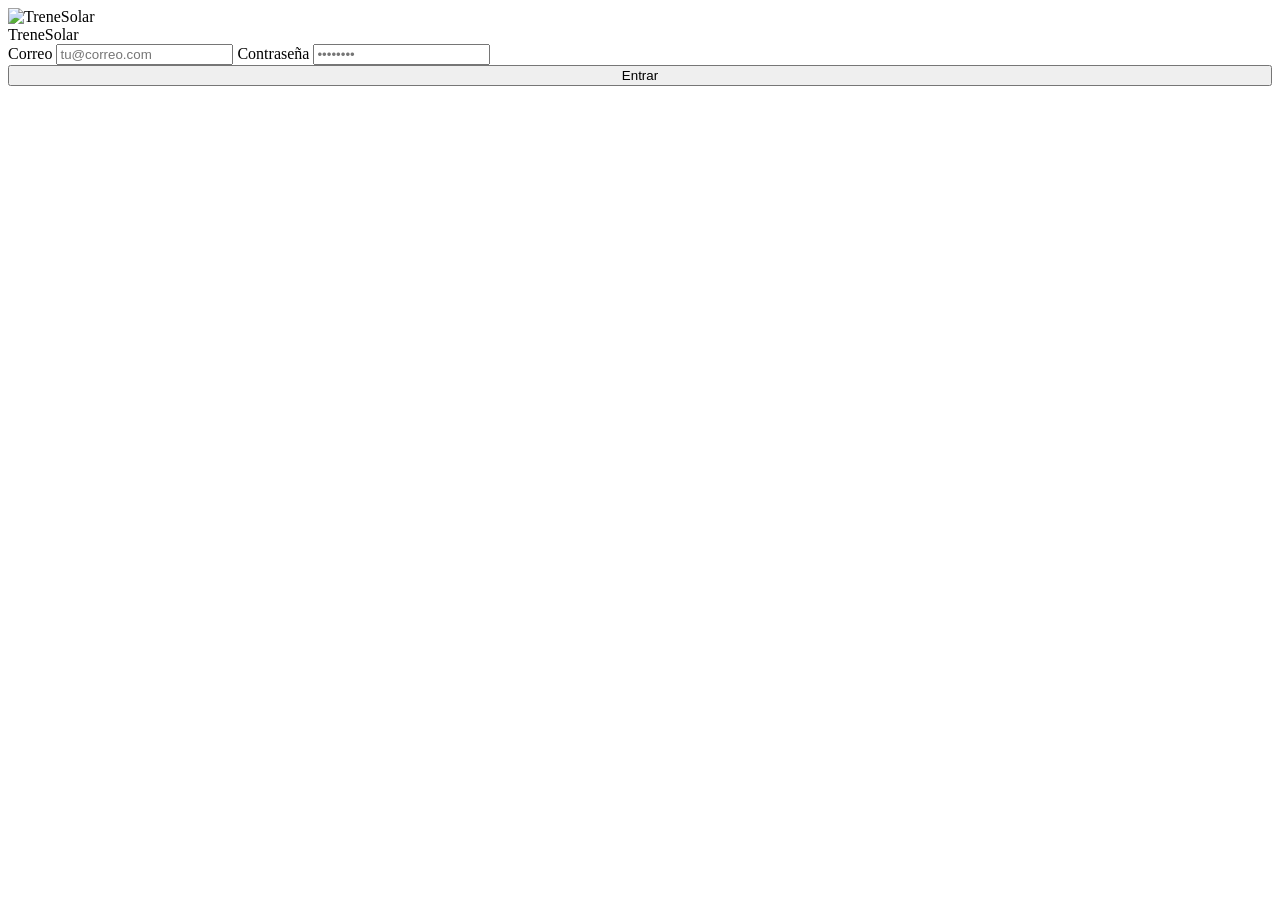
==== admin.html @ 101014e6 "Add files via upload" ====
<!DOCTYPE html>
<html lang="es">
<head>
<meta charset="UTF-8">
<meta name="viewport" content="width=device-width, initial-scale=1.0">
<meta name="color-scheme" content="light">
<title>Panel TreneSolar</title>
<link rel="icon" href="img/logo-icon.png">
<link rel="preconnect" href="https://fonts.googleapis.com">
<link href="https://fonts.googleapis.com/css2?family=Space+Grotesk:wght@400;500;600;700&family=Inter:wght@400;500;600&display=swap" rel="stylesheet">
<link rel="stylesheet" href="css/styles.css?v=12">
</head>
<body class="admin-body">

<!-- LOGIN -->
<div class="login-wrap" id="loginView">
  <div class="login-card">
    <div class="brand">
      <img class="brand-mark" src="img/logo-icon.png" alt="TreneSolar">
      <div class="brand-name">Trene<span>Solar</span></div>
    </div>
    <span class="field-label">Correo</span>
    <input class="input" id="loginEmail" type="email" placeholder="tu@correo.com">
    <span class="field-label">Contraseña</span>
    <input class="input" id="loginPassword" type="password" placeholder="••••••••">
    <button class="btn btn-primary" id="loginBtn" style="width:100%; justify-content:center;">Entrar</button>
    <div class="form-msg" id="loginMsg"></div>
  </div>
</div>

<!-- DASHBOARD -->
<div class="admin-shell" id="dashboardView" style="display:none;">
  <aside class="admin-side">
    <div class="brand">
      <img class="brand-mark" src="img/logo-icon.png" alt="TreneSolar">
      <div class="brand-name">Trene<span>Solar</span></div>
    </div>
    <a href="index.html" class="admin-back">← Ver sitio principal</a>
    <nav class="admin-nav">
      <a data-tab="resumen" class="active">Resumen</a>
      <a data-tab="citas">Citas</a>
      <a data-tab="clientes">Clientes</a>
      <a data-tab="agenda">Bloquear agenda</a>
      <a data-tab="resenas">Reseñas</a>
      <a data-tab="config">Configuración</a>
      <a id="logoutBtn" style="margin-top:24px;">Cerrar sesión</a>
    </nav>
  </aside>

  <main class="admin-main">

    <!-- RESUMEN / ESTADÍSTICAS -->
    <section id="tab-resumen">
      <h2 style="margin-bottom:22px;">Resumen</h2>
      <div class="stat-grid">
        <div class="stat-card"><div class="num" id="statCompletados">—</div><div class="label">Trabajos completados</div></div>
        <div class="stat-card"><div class="num" id="statActivas">—</div><div class="label">Citas activas</div></div>
        <div class="stat-card"><div class="num" id="statCalificacion">—</div><div class="label">Calificación promedio</div></div>
        <div class="stat-card"><div class="num" id="statReferidos">—</div><div class="label">Clientes por referido</div></div>
      </div>
      <div class="panel">
        <h3>Próximas citas</h3>
        <table id="tablaProximas"><thead><tr><th>Fecha</th><th>Hora</th><th>Servicio</th><th>Cliente</th><th>Estado</th></tr></thead><tbody></tbody></table>
      </div>
    </section>

    <!-- CITAS -->
    <section id="tab-citas" style="display:none;">
      <h2 style="margin-bottom:22px;">Citas</h2>
      <div class="panel">
        <table id="tablaCitas">
          <thead><tr><th>Fecha</th><th>Hora</th><th>Servicio</th><th>Cliente</th><th>Teléfono</th><th>Estado</th><th>Acciones</th></tr></thead>
          <tbody></tbody>
        </table>
      </div>
    </section>

    <!-- CLIENTES -->
    <section id="tab-clientes" style="display:none;">
      <h2 style="margin-bottom:22px;">Clientes</h2>
      <div class="panel">
        <table id="tablaClientes">
          <thead><tr><th>Nombre</th><th>Teléfono</th><th>Correo</th><th>Dirección</th><th>Notas</th></tr></thead>
          <tbody></tbody>
        </table>
      </div>
    </section>

    <!-- BLOQUEAR AGENDA -->
    <section id="tab-agenda" style="display:none;">
      <h2 style="margin-bottom:22px;">Bloquear agenda</h2>
      <div class="panel" style="max-width:420px;">
        <span class="field-label">Fecha a bloquear</span>
        <input class="input" id="blockDate" type="date">
        <span class="field-label">Hora (opcional — vacío bloquea el día completo)</span>
        <input class="input" id="blockTime" type="time">
        <span class="field-label">Motivo (opcional)</span>
        <input class="input" id="blockReason" placeholder="Ej: mantenimiento de vehículo">
        <button class="btn btn-primary" id="addBlockBtn" style="width:100%; justify-content:center;">Bloquear</button>
      </div>
      <div class="panel">
        <h3>Bloqueos activos</h3>
        <table id="tablaBloqueos"><thead><tr><th>Fecha</th><th>Hora</th><th>Motivo</th><th></th></tr></thead><tbody></tbody></table>
      </div>
    </section>

    <!-- RESEÑAS -->
    <section id="tab-resenas" style="display:none;">
      <h2 style="margin-bottom:22px;">Reseñas</h2>
      <div class="panel">
        <h3>Pendientes de aprobación</h3>
        <table id="tablaResenasPendientes"><thead><tr><th>Cliente</th><th>Calificación</th><th>Comentario</th><th>Acciones</th></tr></thead><tbody></tbody></table>
      </div>
      <div class="panel">
        <h3>Publicadas en el sitio</h3>
        <table id="tablaResenasAprobadas"><thead><tr><th>Cliente</th><th>Calificación</th><th>Comentario</th><th></th></tr></thead><tbody></tbody></table>
      </div>
    </section>

    <!-- CONFIGURACIÓN -->
    <section id="tab-config" style="display:none;">
      <h2 style="margin-bottom:22px;">Configuración</h2>
      <div class="panel" style="max-width:420px;">
        <h3>Aviso de citas por WhatsApp</h3>
        <span class="field-label">Tu número de WhatsApp (con código de país, solo dígitos)</span>
        <input class="input" id="cfgPhone" placeholder="Ej: 5353578768">
        <span class="field-label">APIKEY de CallMeBot</span>
        <input class="input" id="cfgApikey" placeholder="Ej: 7165605">
        <button class="btn btn-primary" id="saveConfigBtn" style="width:100%; justify-content:center;">Guardar</button>
        <div class="form-msg" id="configMsg"></div>
      </div>
      <div class="panel" style="max-width:420px;">
        <h3>Aviso por Telegram</h3>
        <p style="font-size:0.85rem; color:var(--text-muted); margin-bottom:14px;">
          Gratis e ilimitado. Crea un bot con <strong>@BotFather</strong> en
          Telegram (envíale <code>/newbot</code> y sigue las instrucciones),
          copia el token. Luego escríbele cualquier mensaje a tu bot nuevo y
          entra a
          <code>https://api.telegram.org/bot&lt;TOKEN&gt;/getUpdates</code>
          para encontrar tu <code>chat_id</code>.
        </p>
        <span class="field-label">Token del bot</span>
        <input class="input" id="cfgTelegramToken" placeholder="123456:ABC-...">
        <span class="field-label">Tu Chat ID</span>
        <input class="input" id="cfgTelegramChatId" placeholder="Ej: 987654321">
        <button class="btn btn-primary" id="saveTelegramConfigBtn" style="width:100%; justify-content:center;">Guardar</button>
        <div class="form-msg" id="telegramConfigMsg"></div>
      </div>
      <div class="panel" style="max-width:420px;">
        <h3>Aviso de citas por correo</h3>
        <p style="font-size:0.85rem; color:var(--text-muted); margin-bottom:14px;">
          Gratis con Resend (3,000 correos/mes). Crea una cuenta en
          <strong>resend.com</strong> con el correo del dueño del negocio,
          confirma tu correo, y genera una API Key desde su panel — no hace
          falta dominio propio.
        </p>
        <span class="field-label">Correo del dueño (donde llegan los avisos)</span>
        <input class="input" id="cfgEmail" placeholder="dueño@correo.com">
        <span class="field-label">API Key de Resend</span>
        <input class="input" id="cfgResendKey" placeholder="re_xxxxxxxxxxxx">
        <button class="btn btn-primary" id="saveEmailConfigBtn" style="width:100%; justify-content:center;">Guardar</button>
        <div class="form-msg" id="emailConfigMsg"></div>
      </div>
    </section>

  </main>
</div>

<script type="module" src="js/admin.js?v=12"></script>
</body>
</html>
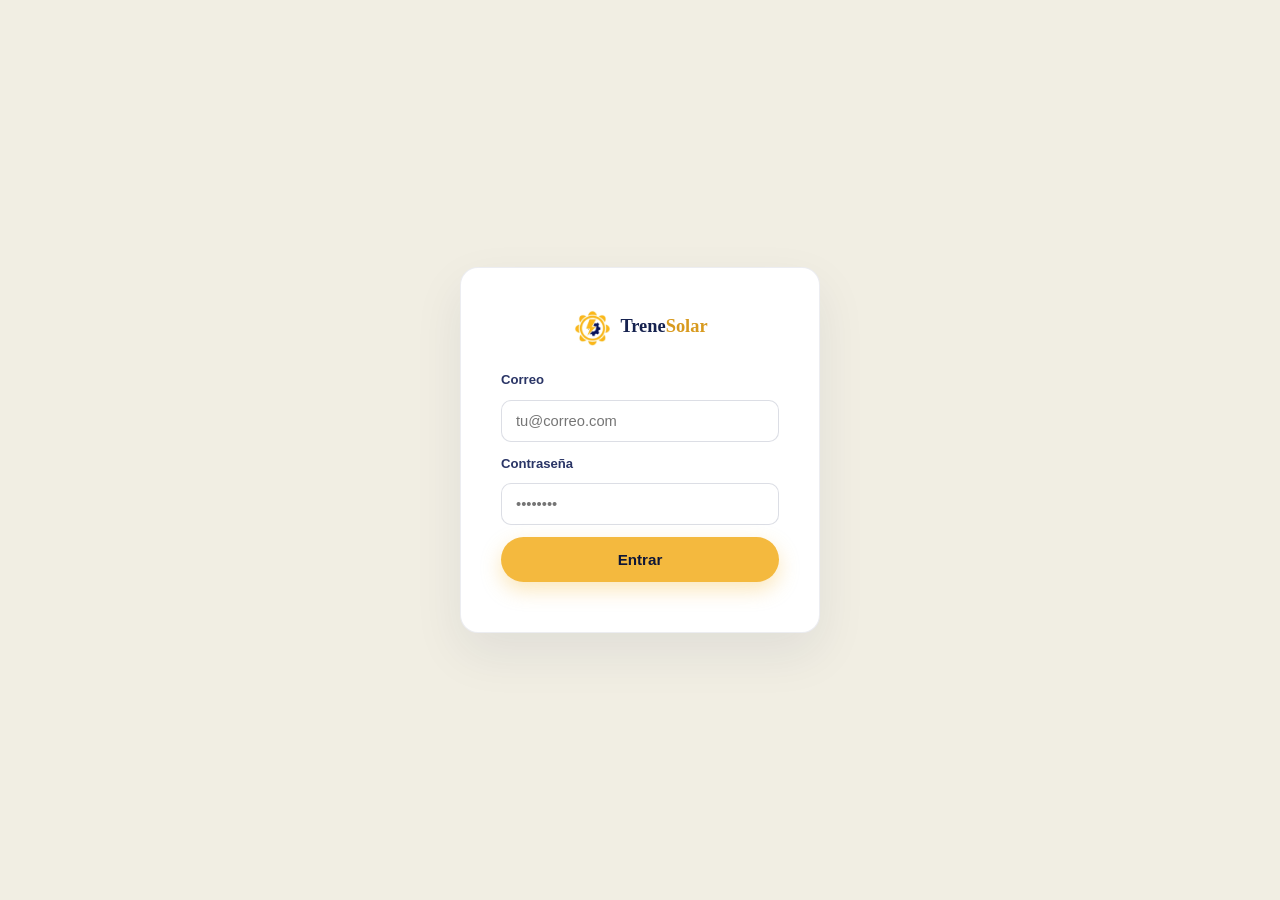
==== commit 81016d6f: "Add files via upload" ====
--- a/admin.html
+++ b/admin.html
@@ -8,7 +8,7 @@
 <link rel="icon" href="img/logo-icon.png">
 <link rel="preconnect" href="https://fonts.googleapis.com">
 <link href="https://fonts.googleapis.com/css2?family=Space+Grotesk:wght@400;500;600;700&family=Inter:wght@400;500;600&display=swap" rel="stylesheet">
-<link rel="stylesheet" href="css/styles.css?v=12">
+<link rel="stylesheet" href="css/styles.css?v=14">
 </head>
 <body class="admin-body">
 
@@ -122,11 +122,17 @@
       <h2 style="margin-bottom:22px;">Configuración</h2>
       <div class="panel" style="max-width:420px;">
         <h3>Aviso de citas por WhatsApp</h3>
-        <span class="field-label">Tu número de WhatsApp (con código de país, solo dígitos)</span>
+        <p style="font-size:0.85rem; color:var(--text-muted); margin-bottom:14px;">Administrador 1</p>
+        <span class="field-label">Número de WhatsApp (con código de país, solo dígitos)</span>
         <input class="input" id="cfgPhone" placeholder="Ej: 5353578768">
         <span class="field-label">APIKEY de CallMeBot</span>
         <input class="input" id="cfgApikey" placeholder="Ej: 7165605">
-        <button class="btn btn-primary" id="saveConfigBtn" style="width:100%; justify-content:center;">Guardar</button>
+        <p style="font-size:0.85rem; color:var(--text-muted); margin:18px 0 14px; border-top:1px dashed rgba(22,34,79,0.15); padding-top:14px;">Administrador 2 (opcional)</p>
+        <span class="field-label">Número de WhatsApp</span>
+        <input class="input" id="cfgPhone2" placeholder="Ej: 5359876543">
+        <span class="field-label">APIKEY de CallMeBot</span>
+        <input class="input" id="cfgApikey2" placeholder="Su propio APIKEY">
+        <button class="btn btn-primary" id="saveConfigBtn" style="width:100%; justify-content:center; margin-top:8px;">Guardar</button>
         <div class="form-msg" id="configMsg"></div>
       </div>
       <div class="panel" style="max-width:420px;">
@@ -134,30 +140,34 @@
         <p style="font-size:0.85rem; color:var(--text-muted); margin-bottom:14px;">
           Gratis e ilimitado. Crea un bot con <strong>@BotFather</strong> en
           Telegram (envíale <code>/newbot</code> y sigue las instrucciones),
-          copia el token. Luego escríbele cualquier mensaje a tu bot nuevo y
-          entra a
+          copia el token. Luego cada administrador debe escribirle cualquier
+          mensaje a ese mismo bot y entrar a
           <code>https://api.telegram.org/bot&lt;TOKEN&gt;/getUpdates</code>
-          para encontrar tu <code>chat_id</code>.
+          para encontrar su propio <code>chat_id</code>.
         </p>
-        <span class="field-label">Token del bot</span>
+        <span class="field-label">Token del bot (uno solo, compartido)</span>
         <input class="input" id="cfgTelegramToken" placeholder="123456:ABC-...">
-        <span class="field-label">Tu Chat ID</span>
+        <span class="field-label">Chat ID — Administrador 1</span>
         <input class="input" id="cfgTelegramChatId" placeholder="Ej: 987654321">
+        <span class="field-label">Chat ID — Administrador 2 (opcional)</span>
+        <input class="input" id="cfgTelegramChatId2" placeholder="Su propio Chat ID">
         <button class="btn btn-primary" id="saveTelegramConfigBtn" style="width:100%; justify-content:center;">Guardar</button>
         <div class="form-msg" id="telegramConfigMsg"></div>
       </div>
       <div class="panel" style="max-width:420px;">
-        <h3>Aviso de citas por correo</h3>
+        <h3>Aviso por correo</h3>
         <p style="font-size:0.85rem; color:var(--text-muted); margin-bottom:14px;">
           Gratis con Resend (3,000 correos/mes). Crea una cuenta en
-          <strong>resend.com</strong> con el correo del dueño del negocio,
-          confirma tu correo, y genera una API Key desde su panel — no hace
-          falta dominio propio.
+          <strong>resend.com</strong>, confirma tu correo, y genera una API
+          Key desde su panel — no hace falta dominio propio. La misma clave
+          sirve para enviarle a los dos administradores.
         </p>
-        <span class="field-label">Correo del dueño (donde llegan los avisos)</span>
-        <input class="input" id="cfgEmail" placeholder="dueño@correo.com">
-        <span class="field-label">API Key de Resend</span>
+        <span class="field-label">API Key de Resend (compartida)</span>
         <input class="input" id="cfgResendKey" placeholder="re_xxxxxxxxxxxx">
+        <span class="field-label">Correo — Administrador 1</span>
+        <input class="input" id="cfgEmail" placeholder="admin1@correo.com">
+        <span class="field-label">Correo — Administrador 2 (opcional)</span>
+        <input class="input" id="cfgEmail2" placeholder="admin2@correo.com">
         <button class="btn btn-primary" id="saveEmailConfigBtn" style="width:100%; justify-content:center;">Guardar</button>
         <div class="form-msg" id="emailConfigMsg"></div>
       </div>
@@ -166,6 +176,6 @@
   </main>
 </div>
 
-<script type="module" src="js/admin.js?v=12"></script>
+<script type="module" src="js/admin.js?v=14"></script>
 </body>
 </html>
--- a/css/styles.css
+++ b/css/styles.css
@@ -0,0 +1,240 @@
+:root{
+  --navy: #16224F;
+  --navy-deep: #0E1638;
+  --navy-soft: #2A3566;
+  --gold: #F4B93E;
+  --gold-deep: #D89A1E;
+  --paper: #FBF9F4;
+  --paper-dim: #F1EEE3;
+  --text: #2A2F4A;
+  --text-muted: #6B7194;
+  --danger: #C4453A;
+  --success: #2E8B57;
+  --radius: 14px;
+}
+*{box-sizing:border-box; margin:0; padding:0;}
+html{ scroll-behavior:smooth; background:var(--paper); color-scheme:light; }
+body{
+  color: var(--text);
+  font-family:'Inter', sans-serif;
+  line-height:1.5;
+  overflow-x:hidden;
+  position:relative;
+}
+h1,h2,h3,.display{ font-family:'Space Grotesk', sans-serif; color:var(--navy); letter-spacing:-0.01em; }
+a{ color:inherit; text-decoration:none; }
+.wrap{ max-width:1080px; margin:0 auto; padding:0 28px; }
+section{ padding:88px 0; }
+@media (max-width:720px){ section{padding:56px 0;} .wrap{padding:0 20px;} }
+@media (max-width:420px){ .wrap{padding:0 16px;} }
+
+/* Fondo ambiental animado, sutil */
+.bg-ambient{ position:fixed; inset:0; z-index:-1; overflow:hidden; pointer-events:none; }
+.bg-ambient span{ position:absolute; border-radius:50%; filter:blur(130px); }
+.bg-ambient .glow-gold{ width:820px; height:820px; top:-320px; left:-220px; background:var(--gold); opacity:0.14; animation:driftA 42s ease-in-out infinite alternate; }
+.bg-ambient .glow-navy{ width:760px; height:760px; bottom:-340px; right:-260px; background:var(--navy-soft); opacity:0.13; animation:driftB 48s ease-in-out infinite alternate; }
+@keyframes driftA{ 0%{transform:translate(0,0) scale(1);} 100%{transform:translate(90px,70px) scale(1.06);} }
+@keyframes driftB{ 0%{transform:translate(0,0) scale(1);} 100%{transform:translate(-80px,-50px) scale(1.05);} }
+
+/* Barrido eléctrico de fondo — una sola atmósfera sutil detrás de todo el sitio */
+@property --spark-angle{ syntax:'<angle>'; inherits:false; initial-value:0deg; }
+.bg-ambient .spark-sweep{
+  position:absolute; top:50%; left:50%; width:220vmax; height:220vmax;
+  transform:translate(-50%,-50%);
+  background:conic-gradient(from var(--spark-angle),
+    transparent 0deg,
+    transparent 150deg,
+    rgba(79,195,247,0.10) 178deg,
+    rgba(228,247,255,0.16) 182deg,
+    rgba(79,195,247,0.10) 186deg,
+    transparent 210deg,
+    transparent 360deg);
+  animation:spark-spin 26s linear infinite;
+  filter:blur(2px);
+}
+@keyframes spark-spin{ to{ --spark-angle:360deg; } }
+@media (prefers-reduced-motion:reduce){ .bg-ambient .spark-sweep{ animation:none; } }
+@media (prefers-reduced-motion:reduce){ .bg-ambient .glow-gold,.bg-ambient .glow-navy{animation:none;} }
+
+/* NAV */
+nav{ position:sticky; top:0; z-index:50; background:rgba(251,249,244,0.88); backdrop-filter:blur(10px); border-bottom:1px solid rgba(22,34,79,0.08); }
+.nav-inner{ max-width:1080px; margin:0 auto; padding:16px 28px; display:flex; align-items:center; justify-content:space-between; gap:14px; }
+.nav-admin{ color:rgba(22,34,79,0.28); display:flex; align-items:center; flex-shrink:0; transition:color .15s ease; }
+.nav-admin:hover{ color:var(--navy); }
+.brand{ display:flex; align-items:center; gap:10px; }
+.brand-mark{ width:38px; height:38px; flex-shrink:0; object-fit:contain; }
+.brand-name{ font-family:'Space Grotesk'; font-weight:700; font-size:1.15rem; color:var(--navy); }
+.brand-name span{ color:var(--gold-deep); }
+.nav-links{ display:flex; gap:28px; font-size:0.92rem; font-weight:500; color:var(--navy-soft); }
+.nav-links a:hover{ color:var(--gold-deep); }
+.nav-cta{ background:var(--navy); color:var(--paper); padding:10px 20px; border-radius:999px; font-size:0.88rem; font-weight:600; white-space:nowrap; }
+@media (max-width:780px){ .nav-links{display:none;} }
+@media (max-width:380px){
+  .nav-inner{ padding:14px 16px; }
+  .brand-name{ font-size:1rem; }
+  .nav-cta{ padding:8px 14px; font-size:0.8rem; }
+}
+
+/* HERO */
+.hero{ padding-top:72px; padding-bottom:64px; position:relative; }
+.hero-grid{ display:grid; grid-template-columns:1.1fr 0.9fr; gap:40px; align-items:center; }
+@media (max-width:860px){ .hero-grid{grid-template-columns:1fr;} }
+.eyebrow{ font-size:0.85rem; color:var(--gold-deep); font-weight:600; margin-bottom:14px; }
+.hero h1{ font-size:3.1rem; line-height:1.05; margin-bottom:20px; }
+@media (max-width:520px){ .hero h1{font-size:2.2rem;} }
+@media (max-width:380px){ .hero h1{font-size:1.85rem;} .hero p{font-size:0.98rem;} }
+.hero p{ font-size:1.08rem; color:var(--text-muted); max-width:44ch; margin-bottom:30px; }
+.btn-row{ display:flex; gap:14px; flex-wrap:wrap; }
+.btn{ padding:14px 26px; border-radius:999px; font-weight:600; font-size:0.95rem; display:inline-flex; align-items:center; gap:8px; border:none; cursor:pointer; transition:transform .15s ease, box-shadow .15s ease; }
+.btn:active{ transform:scale(0.97); }
+.btn:disabled{ opacity:0.5; cursor:not-allowed; }
+.btn-primary{ background:var(--gold); color:var(--navy-deep); box-shadow:0 8px 20px rgba(244,185,62,0.35); }
+.btn-primary:hover{ box-shadow:0 10px 24px rgba(244,185,62,0.5); }
+.btn-ghost{ background:transparent; color:var(--navy); border:1.5px solid rgba(22,34,79,0.2); }
+.btn-ghost:hover{ border-color:var(--navy); }
+.trust-line{ margin-top:18px; font-size:0.86rem; color:var(--navy-soft); display:flex; align-items:center; gap:6px; }
+.trust-line .stars{ color:var(--gold-deep); letter-spacing:1px; }
+.btn-danger{ background:transparent; color:var(--danger); border:1.5px solid rgba(196,69,58,0.35); }
+
+.hero-mark-wrap{ position:relative; width:100%; max-width:380px; margin:0 auto; aspect-ratio:1; }
+.hero-rings{ position:absolute; inset:0; width:100%; height:100%; }
+.hero-logo{ position:absolute; top:50%; left:50%; transform:translate(-50%,-50%); width:56%; height:auto; filter:drop-shadow(0 18px 30px rgba(22,34,79,0.14)); }
+
+/* SERVICES */
+.services-head{ max-width:56ch; margin-bottom:44px; }
+.services-head p{ color:var(--text-muted); margin-top:10px; }
+.service-grid{ display:grid; grid-template-columns:repeat(3,1fr); gap:20px; }
+@media (max-width:780px){ .service-grid{grid-template-columns:1fr;} }
+.service-card{ background:#fff; border-radius:var(--radius); padding:30px 26px; border:1px solid rgba(22,34,79,0.08); }
+.service-icon{ width:46px; height:46px; border-radius:12px; background:var(--navy-deep); display:flex; align-items:center; justify-content:center; margin-bottom:18px; }
+.service-card h3{ font-size:1.15rem; margin-bottom:8px; }
+.service-card p{ color:var(--text-muted); font-size:0.94rem; }
+
+/* HOW IT WORKS */
+.how{ background:var(--navy-deep); color:var(--paper); }
+.how h2{ color:var(--paper); }
+.how .services-head p{ color:rgba(251,249,244,0.65); }
+.steps{ display:grid; grid-template-columns:repeat(4,1fr); gap:24px; margin-top:40px; }
+@media (max-width:860px){ .steps{grid-template-columns:1fr 1fr;} }
+@media (max-width:520px){ .steps{grid-template-columns:1fr;} }
+.step-num{ font-family:'Space Grotesk'; font-size:0.85rem; color:var(--gold); border:1px solid rgba(244,185,62,0.4); width:30px; height:30px; border-radius:50%; display:flex; align-items:center; justify-content:center; margin-bottom:16px; }
+.step h4{ font-size:1.02rem; margin-bottom:6px; color:var(--paper); }
+.step p{ font-size:0.88rem; color:rgba(251,249,244,0.6); }
+
+/* BOOKING */
+.booking-panel, .review-form{
+  background:#fff; border-radius:20px; padding:36px;
+  box-shadow:0 20px 50px rgba(22,34,79,0.06);
+}
+.booking-panel{ display:grid; grid-template-columns:1fr 1fr; gap:36px; }
+@media (max-width:780px){ .booking-panel{grid-template-columns:1fr; padding:24px;} }
+@media (max-width:420px){ .booking-panel{padding:16px;} }
+
+.field-label{ font-size:0.82rem; font-weight:600; color:var(--navy-soft); margin-bottom:10px; display:block; }
+.booking-step{ font-size:0.72rem; font-weight:700; letter-spacing:0.04em; text-transform:uppercase; color:var(--gold-deep); margin-bottom:14px; display:block; }
+.service-pills{ display:flex; gap:8px; flex-wrap:wrap; margin-bottom:26px; }
+.pill{ padding:9px 16px; border-radius:999px; font-size:0.86rem; font-weight:500; border:1.5px solid rgba(22,34,79,0.15); cursor:pointer; background:transparent; color:var(--navy-soft); transition:all .15s ease; }
+.pill.active{ background:var(--navy-deep); color:var(--paper); border-color:var(--navy-deep); }
+.day-grid{ display:grid; grid-template-columns:repeat(7,1fr); gap:6px; margin-bottom:26px; }
+.calendar-month{ font-size:0.8rem; font-weight:700; color:var(--navy); margin-bottom:10px; text-transform:capitalize; }
+.day{ aspect-ratio:1; border-radius:10px; border:1.5px solid rgba(22,34,79,0.1); display:flex; flex-direction:column; align-items:center; justify-content:center; font-size:0.85rem; cursor:pointer; background:transparent; color:var(--text); line-height:1.1; }
+.day-month{ font-size:0.55rem; font-weight:700; text-transform:uppercase; opacity:0.65; margin-top:1px; }
+.day.disabled{ opacity:0.25; pointer-events:none; }
+.day.active{ background:var(--gold); border-color:var(--gold); color:var(--navy-deep); font-weight:700; }
+@media (max-width:420px){
+  .day-grid{ gap:4px; }
+  .day{ font-size:0.74rem; border-radius:8px; }
+  .pill{ padding:7px 12px; font-size:0.8rem; }
+}
+.slot-grid{ display:grid; grid-template-columns:repeat(3,1fr); gap:8px; }
+.slot{ padding:10px 6px; border-radius:9px; border:1.5px solid rgba(22,34,79,0.12); font-size:0.84rem; text-align:center; cursor:pointer; background:transparent; color:var(--text); }
+.slot.active{ background:var(--navy-deep); border-color:var(--navy-deep); color:var(--paper); }
+.slot.taken{ opacity:0.3; pointer-events:none; text-decoration:line-through; }
+.booking-summary{ background:var(--paper-dim); border-radius:14px; padding:24px; }
+.summary-line{ display:flex; justify-content:space-between; font-size:0.9rem; padding:9px 0; border-bottom:1px dashed rgba(22,34,79,0.12); }
+.summary-line:last-of-type{ border-bottom:none; }
+.summary-label{ color:var(--text-muted); }
+.summary-value{ font-weight:600; }
+.confirm-btn{ width:100%; margin-top:20px; justify-content:center; }
+.input{ width:100%; padding:12px 14px; border-radius:10px; border:1.5px solid rgba(22,34,79,0.15); font-size:0.92rem; font-family:inherit; margin-bottom:12px; background:#fff; color:var(--text); }
+.input:focus{ outline:none; border-color:var(--gold-deep); }
+.form-msg{ font-size:0.85rem; margin-top:10px; text-align:center; }
+.form-msg.ok{ color:var(--success); }
+.form-msg.err{ color:var(--danger); }
+
+/* DIGITAL CARD */
+.card-section{ background:var(--paper-dim); }
+.card-grid{ display:grid; grid-template-columns:0.85fr 1.15fr; gap:48px; align-items:center; }
+@media (max-width:860px){ .card-grid{grid-template-columns:1fr;} }
+.vcard{ background:var(--navy-deep); border-radius:24px; padding:32px; color:var(--paper); max-width:360px; margin:0 auto; position:relative; overflow:hidden; }
+.vcard::before{ content:''; position:absolute; top:-60px; right:-60px; width:180px; height:180px; background:radial-gradient(circle, rgba(244,185,62,0.25), transparent 70%); }
+.vcard-top{ display:flex; align-items:center; gap:12px; margin-bottom:22px; }
+.vcard-name{ font-family:'Space Grotesk'; font-weight:700; font-size:1.1rem; }
+.vcard-role{ font-size:0.8rem; color:rgba(251,249,244,0.6); }
+.qr-box{ background:var(--paper); border-radius:14px; padding:16px; width:150px; height:150px; margin:18px 0; display:flex; align-items:center; justify-content:center; }
+.vcard-link{ font-size:0.85rem; background:rgba(251,249,244,0.08); border:1px solid rgba(251,249,244,0.18); border-radius:10px; padding:12px 14px; display:flex; justify-content:space-between; align-items:center; gap:8px; }
+.copy-btn{ background:var(--gold); color:var(--navy-deep); border:none; border-radius:7px; padding:6px 10px; font-size:0.75rem; font-weight:700; cursor:pointer; flex-shrink:0; }
+.card-copy h2{ margin-bottom:16px; }
+.card-copy p{ color:var(--text-muted); margin-bottom:16px; max-width:48ch; }
+.referral-note{ display:flex; gap:12px; align-items:flex-start; background:#fff; border-radius:12px; padding:16px 18px; border:1px solid rgba(22,34,79,0.08); margin-top:8px; }
+.referral-note p{ margin:0; font-size:0.88rem; }
+
+/* REVIEWS */
+.testi-grid{ display:grid; grid-template-columns:repeat(3,1fr); gap:20px; margin-top:36px; }
+@media (max-width:780px){ .testi-grid{grid-template-columns:1fr;} }
+.testi{ background:#fff; border-radius:var(--radius); padding:26px; border:1px solid rgba(22,34,79,0.08); }
+.testi .stars{ color:var(--gold-deep); font-size:0.9rem; margin-bottom:10px; letter-spacing:2px; }
+.testi p{ font-size:0.92rem; color:var(--text); margin-bottom:14px; }
+.testi-author{ font-size:0.82rem; color:var(--text-muted); font-weight:600; }
+.review-form{ max-width:520px; margin:40px auto 0; }
+.star-picker{ display:flex; gap:6px; margin-bottom:16px; }
+.star-picker button{ background:none; border:none; font-size:1.6rem; cursor:pointer; color:rgba(22,34,79,0.2); }
+.star-picker button.active{ color:var(--gold-deep); }
+
+footer{ background:var(--navy-deep); color:rgba(251,249,244,0.7); padding:48px 0 28px; }
+.footer-inner{ display:flex; justify-content:space-between; flex-wrap:wrap; gap:20px; margin-bottom:28px; }
+.foot-cta h3{ color:var(--paper); font-size:1.4rem; max-width:24ch; }
+.foot-links{ display:flex; gap:24px; font-size:0.85rem; }
+.foot-bottom{ border-top:1px solid rgba(251,249,244,0.12); padding-top:20px; font-size:0.78rem; display:flex; justify-content:space-between; flex-wrap:wrap; gap:10px; align-items:center; }
+.foot-logo{ height:52px; width:auto; background:var(--paper); border-radius:10px; padding:8px 14px; }
+
+/* ===================== ADMIN ===================== */
+.admin-body{ background:var(--paper-dim); min-height:100vh; }
+.admin-shell{ display:flex; min-height:100vh; }
+.admin-side{ width:230px; background:#fff; color:var(--text); padding:26px 18px; flex-shrink:0; border-right:1px solid rgba(22,34,79,0.08); }
+.admin-side .brand{ margin-bottom:18px; }
+.admin-side .brand-name{ color:var(--navy); }
+.admin-side .brand-name span{ color:var(--gold-deep); }
+.admin-nav a{ display:block; padding:10px 12px; border-radius:9px; font-size:0.92rem; color:var(--navy-soft); margin-bottom:4px; cursor:pointer; font-weight:600; }
+.admin-nav a.active{ background:var(--navy-deep); color:#fff; font-weight:700; }
+.admin-nav a:not(.active):hover{ background:var(--paper-dim); color:var(--navy); }
+.admin-nav #logoutBtn{ color:var(--text-muted); font-weight:500; }
+.admin-nav #logoutBtn:hover{ background:rgba(196,69,58,0.1); color:var(--danger); }
+.admin-back{ display:flex; align-items:center; gap:6px; color:var(--text-muted); font-size:0.82rem; margin-bottom:22px; font-weight:500; }
+.admin-back:hover{ color:var(--navy); }
+.admin-main{ flex:1; padding:34px 40px; overflow-x:auto; }
+@media (max-width:780px){ .admin-shell{flex-direction:column;} .admin-side{width:100%;} .admin-main{padding:22px;} }
+
+.login-wrap{ min-height:100vh; display:flex; align-items:center; justify-content:center; }
+.login-card{ background:#fff; border-radius:18px; padding:40px; width:100%; max-width:360px; border:1px solid rgba(22,34,79,0.08); box-shadow:0 20px 50px rgba(22,34,79,0.08); }
+.login-card .brand{ justify-content:center; margin-bottom:24px; }
+
+.stat-grid{ display:grid; grid-template-columns:repeat(4,1fr); gap:16px; margin-bottom:34px; }
+@media (max-width:900px){ .stat-grid{grid-template-columns:1fr 1fr;} }
+.stat-card{ background:#fff; border-radius:14px; padding:22px; border:1px solid rgba(22,34,79,0.08); }
+.stat-card .num{ font-family:'Space Grotesk'; font-size:2rem; font-weight:700; color:var(--navy); }
+.stat-card .label{ font-size:0.82rem; color:var(--text-muted); margin-top:4px; }
+
+.panel{ background:#fff; border-radius:16px; border:1px solid rgba(22,34,79,0.08); padding:26px; margin-bottom:24px; }
+.panel h3{ margin-bottom:16px; font-size:1.05rem; }
+table{ width:100%; border-collapse:collapse; font-size:0.88rem; }
+th{ text-align:left; color:var(--text-muted); font-weight:600; padding:10px 8px; border-bottom:1px solid rgba(22,34,79,0.1); font-size:0.78rem; text-transform:none; }
+td{ padding:10px 8px; border-bottom:1px solid rgba(22,34,79,0.06); vertical-align:top; }
+.badge{ padding:4px 10px; border-radius:999px; font-size:0.75rem; font-weight:600; display:inline-block; }
+.badge-pendiente{ background:rgba(244,185,62,0.18); color:var(--gold-deep); }
+.badge-confirmada{ background:rgba(46,139,87,0.14); color:var(--success); }
+.badge-completada{ background:rgba(22,34,79,0.1); color:var(--navy); }
+.badge-cancelada{ background:rgba(196,69,58,0.12); color:var(--danger); }
+.row-actions{ display:flex; gap:6px; flex-wrap:wrap; }
+.row-actions button{ font-size:0.76rem; padding:5px 10px; border-radius:7px; border:1px solid rgba(22,34,79,0.15); background:transparent; cursor:pointer; }
+.empty-state{ color:var(--text-muted); font-size:0.88rem; padding:20px 0; text-align:center; }
